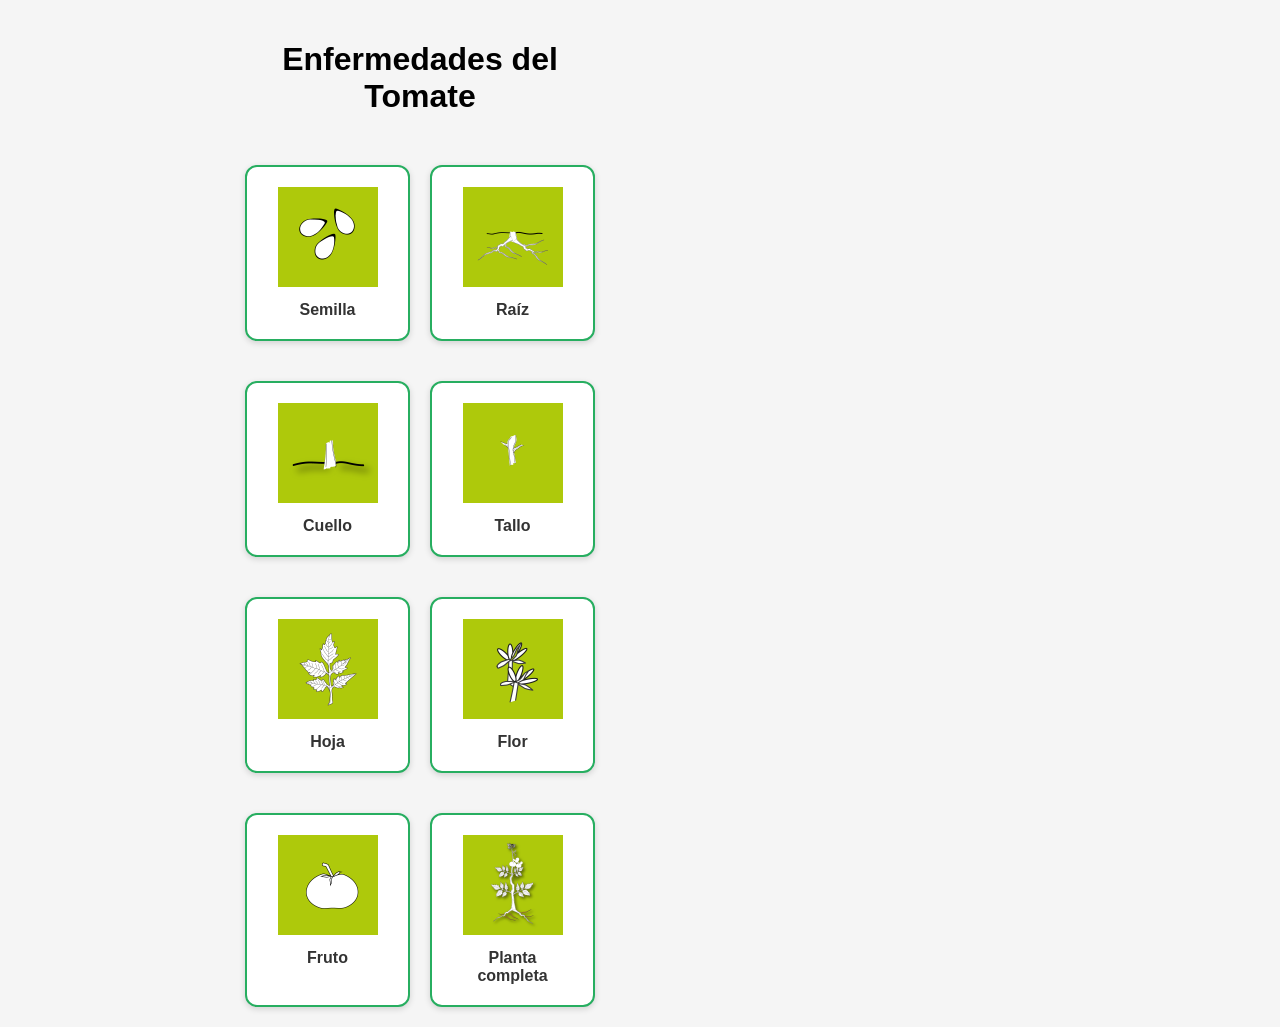
==== index.html @ fbe4f755 "Add files via upload" ====
<!DOCTYPE html>
<html lang="es">

<head>

<meta charset="UTF-8">

<meta
    name="viewport"
    content="width=device-width, initial-scale=1.0"
>

<title>
Enfermedades del Tomate
</title>

<link rel="stylesheet" href="style.css">

<style>

body{
    font-family: Arial, sans-serif;
    margin:0;
    padding:20px;
    background:#f5f5f5;
}

.container{
    max-width:350px;
    margin:auto;
}

h1{
    text-align:center;
    margin-bottom:30px;
}

.grid{

    display:grid;

    grid-template-columns:
        repeat(2,1fr);

    gap:20px;
}

.card{

    background:white;

    border-radius:12px;

    padding:20px;

    text-align:center;

    text-decoration:none;

    color:#333;

    box-shadow:
        0 2px 6px rgba(0,0,0,.15);

    transition:.2s;
}

.card:hover{

    transform:translateY(-4px);

    box-shadow:
        0 4px 12px rgba(0,0,0,.2);
}

.card img{

    width:100px;

    height:100px;

    object-fit:contain;

    margin-bottom:10px;
}

.card span{

    display:block;

    font-weight:bold;
}

</style>

</head>

<body>

<div class="container">

<h1>
Enfermedades del Tomate
</h1>

<div class="grid">

<a class="card" href="sintomas.html?loc=L01">
<img src="images/iconos/semilla.png">
<span>Semilla</span>
</a>

<a class="card" href="sintomas.html?loc=L02">
<img src="images/iconos/raiz.png">
<span>Raíz</span>
</a>

<a class="card" href="sintomas.html?loc=L03">
<img src="images/iconos/cuello.png">
<span>Cuello</span>
</a>

<a class="card" href="sintomas.html?loc=L04">
<img src="images/iconos/tallo.png">
<span>Tallo</span>
</a>

<a class="card" href="sintomas.html?loc=L05">
<img src="images/iconos/hoja.png">
<span>Hoja</span>
</a>

<a class="card" href="sintomas.html?loc=L06">
<img src="images/iconos/flor.png">
<span>Flor</span>
</a>

<a class="card" href="sintomas.html?loc=L07">
<img src="images/iconos/fruto.png">
<span>Fruto</span>
</a>

<a class="card" href="sintomas.html?loc=L08">
<img src="images/iconos/planta.png">
<span>Planta completa</span>
</a>

</div>

</div>

</body>

</html>
---- style.css ----
body {

    font-family: 'Segoe UI', sans-serif;

    max-width: 800px;

    margin: auto;

    padding: 20px;

    background: #f4f7f6;
}

/* ========================= */
/* SECCIONES */
/* ========================= */

.step {

    background: white;

    padding: 15px;

    margin-bottom: 15px;

    border-left: 5px solid #27ae60;

    border-radius: 4px;

    box-shadow:
        0 2px 5px rgba(0,0,0,0.1);
}

label {

    font-weight: bold;

    color: #2c3e50;
}

.hidden {

    display: none;
}

/* ========================= */
/* SELECTS */
/* ========================= */

select {

    width: 100%;

    padding: 10px;

    margin-top: 5px;

    border: 1px solid #ddd;

    border-radius: 4px;

    font-size: 15px;
}

/* ========================= */
/* TARJETA DIAGNOSTICO */
/* ========================= */

.card {

    background: #fff;

    border: 2px solid #27ae60;

    padding: 20px;

    border-radius: 8px;

    margin-top: 20px;
}

.manejo-box {

    background: #e8f5e9;

    padding: 10px;

    border-radius: 4px;

    margin: 15px 0;
}

/* ========================= */
/* ALERTAS MARBETE */
/* ========================= */

#alerta-seguridad {

    padding: 10px;

    text-align: center;

    border-radius: 4px;

    font-weight: bold;

    color: white;

    margin-top: 10px;
}

.marbete-verde {

    background: #2ecc71;
}

.marbete-azul {

    background: #3498db;
}

.marbete-amarillo {

    background: #f1c40f;

    color: #000 !important;
}

.marbete-rojo {

    background: #e74c3c;
}

/* ========================= */
/* GALERIA DE SINTOMAS */
/* ========================= */

#galeria-sintomas {

    display: grid;

    grid-template-columns:
        repeat(auto-fit, minmax(260px, 1fr));

    gap: 20px;

    margin-top: 15px;
}

/* ========================= */
/* TARJETAS DE SINTOMAS */
/* ========================= */

.tarjeta-sintoma {

    background: white;

    border: 2px solid #ddd;

    border-radius: 10px;

    overflow: hidden;

    cursor: pointer;

    transition: all .2s ease;

    box-shadow:
        0 2px 5px rgba(0,0,0,0.1);
}

.tarjeta-sintoma:hover {

    transform: translateY(-3px);

    border-color: #27ae60;
}

.tarjeta-sintoma img {

    width: 100%;

    aspect-ratio: 2 / 3;

    object-fit: cover;

    display: block;
}

.tarjeta-sintoma h4 {

    margin: 12px 12px 5px;

    color: #2c3e50;

    font-size: 1rem;
}

.tarjeta-sintoma p {

    margin: 0 12px 12px;

    font-size: 0.9rem;

    color: #555;

    line-height: 1.4;
}

/* ========================= */
/* TARJETAS DE GRUPOS */
/* ========================= */

.tarjeta-grupo {

    background: #e8f5e9;

    border: 2px solid #27ae60;

    border-radius: 10px;

    cursor: pointer;

    transition: all .2s ease;

    min-height: 260px;

    display: flex;

    flex-direction: column;

    justify-content: center;

    padding: 20px;

    box-shadow:
        0 2px 5px rgba(0,0,0,0.1);
}

.tarjeta-grupo h3 {

    margin: 0 0 10px;

    color: #1b5e20;
}

.tarjeta-grupo p {

    margin: 0;

    color: #555;
}

/* ========================= */
/* TARJETA SELECCIONADA */
/* ========================= */

.tarjeta-seleccionada {

    border: 3px solid #27ae60;

    box-shadow:
        0 0 10px rgba(39,174,96,.4);
}

/* ========================= */
/* PARTE OBSERVADA */
/* ========================= */

#parte-seleccionada {

    font-size: 1.1rem;

    font-weight: bold;

    color: #27ae60;
}

/* ========================= */
/* RESPONSIVE */
/* ========================= */

@media (max-width: 600px) {

    body {

        padding: 10px;
    }

    #galeria-sintomas {

        grid-template-columns: 1fr;
    }

    .tarjeta-sintoma img {

        max-height: 420px;
    }
}

#volver-arriba {

    margin-bottom: 15px;

    padding: 10px 15px;

    background: #2e7d32;

    color: white;

    border: none;

    border-radius: 6px;

    cursor: pointer;

    font-size: 14px;
}

#volver-arriba:hover {

    opacity: 0.9;
}
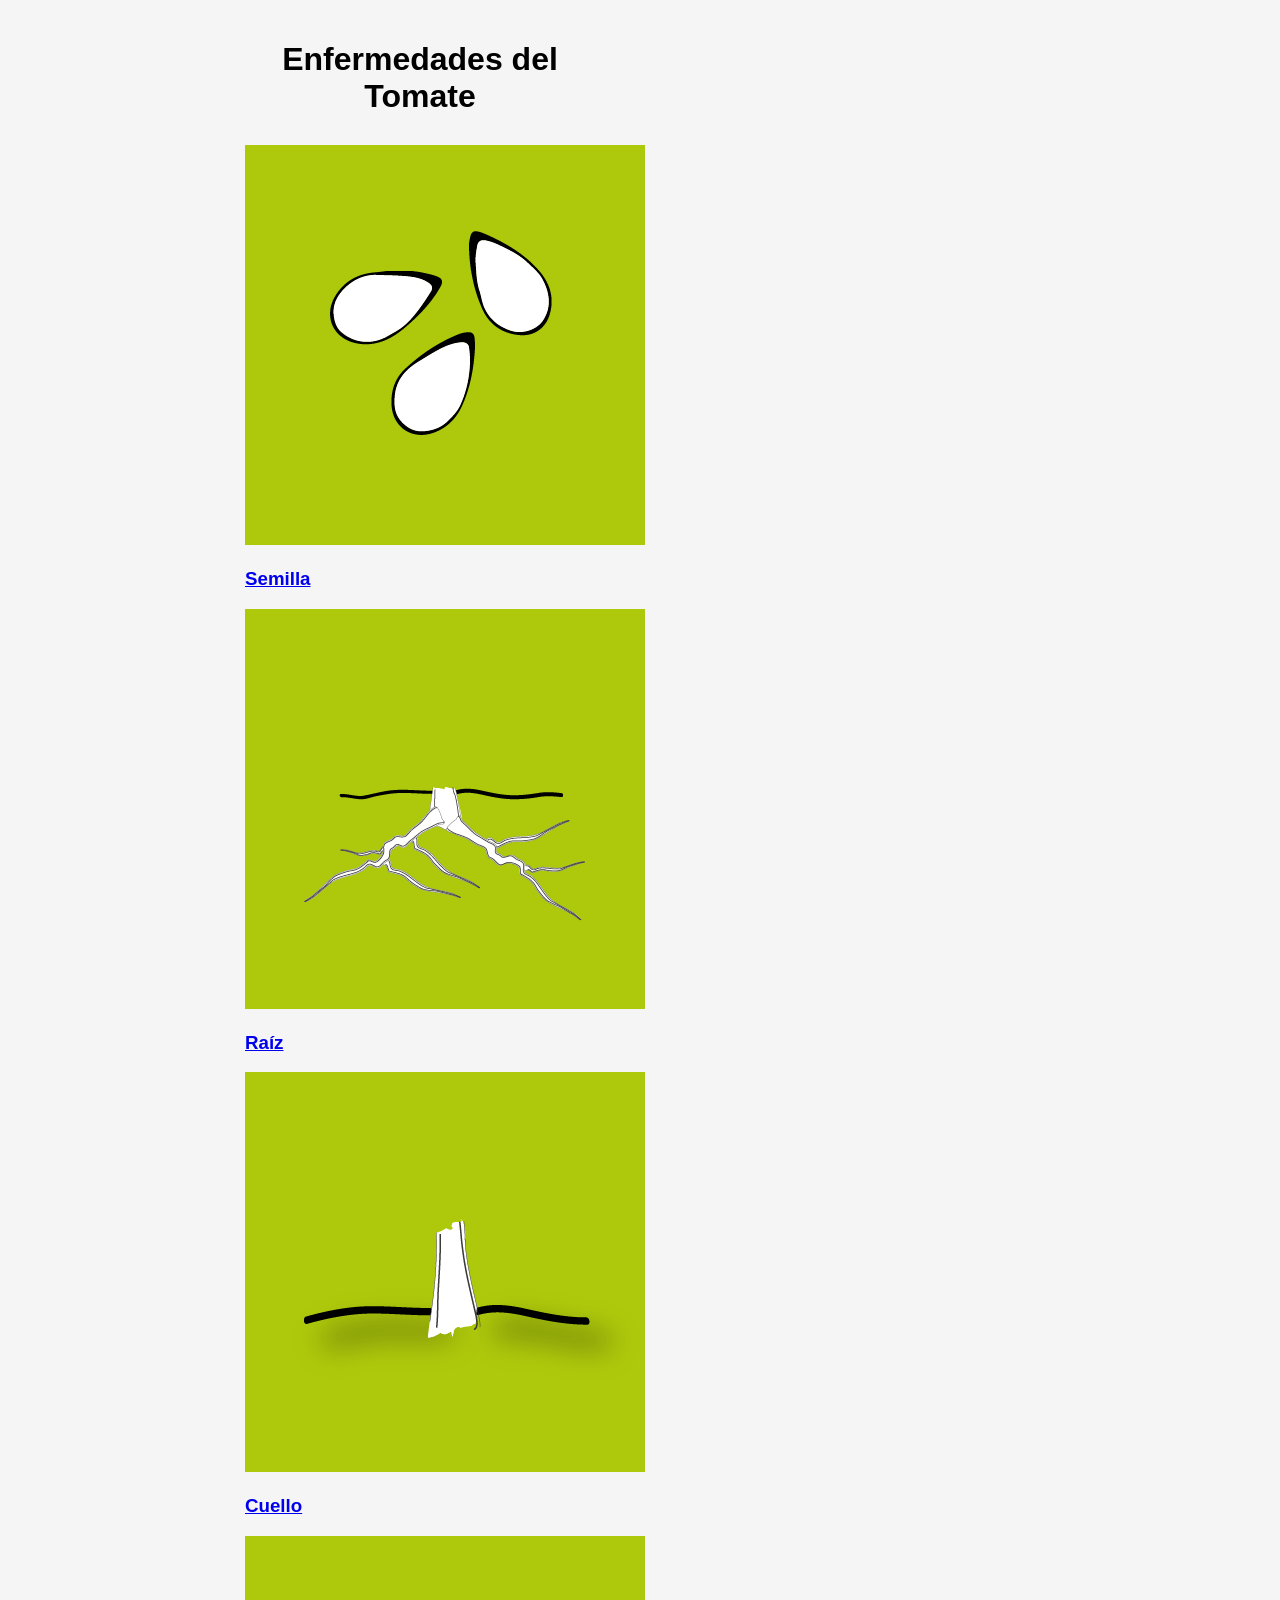
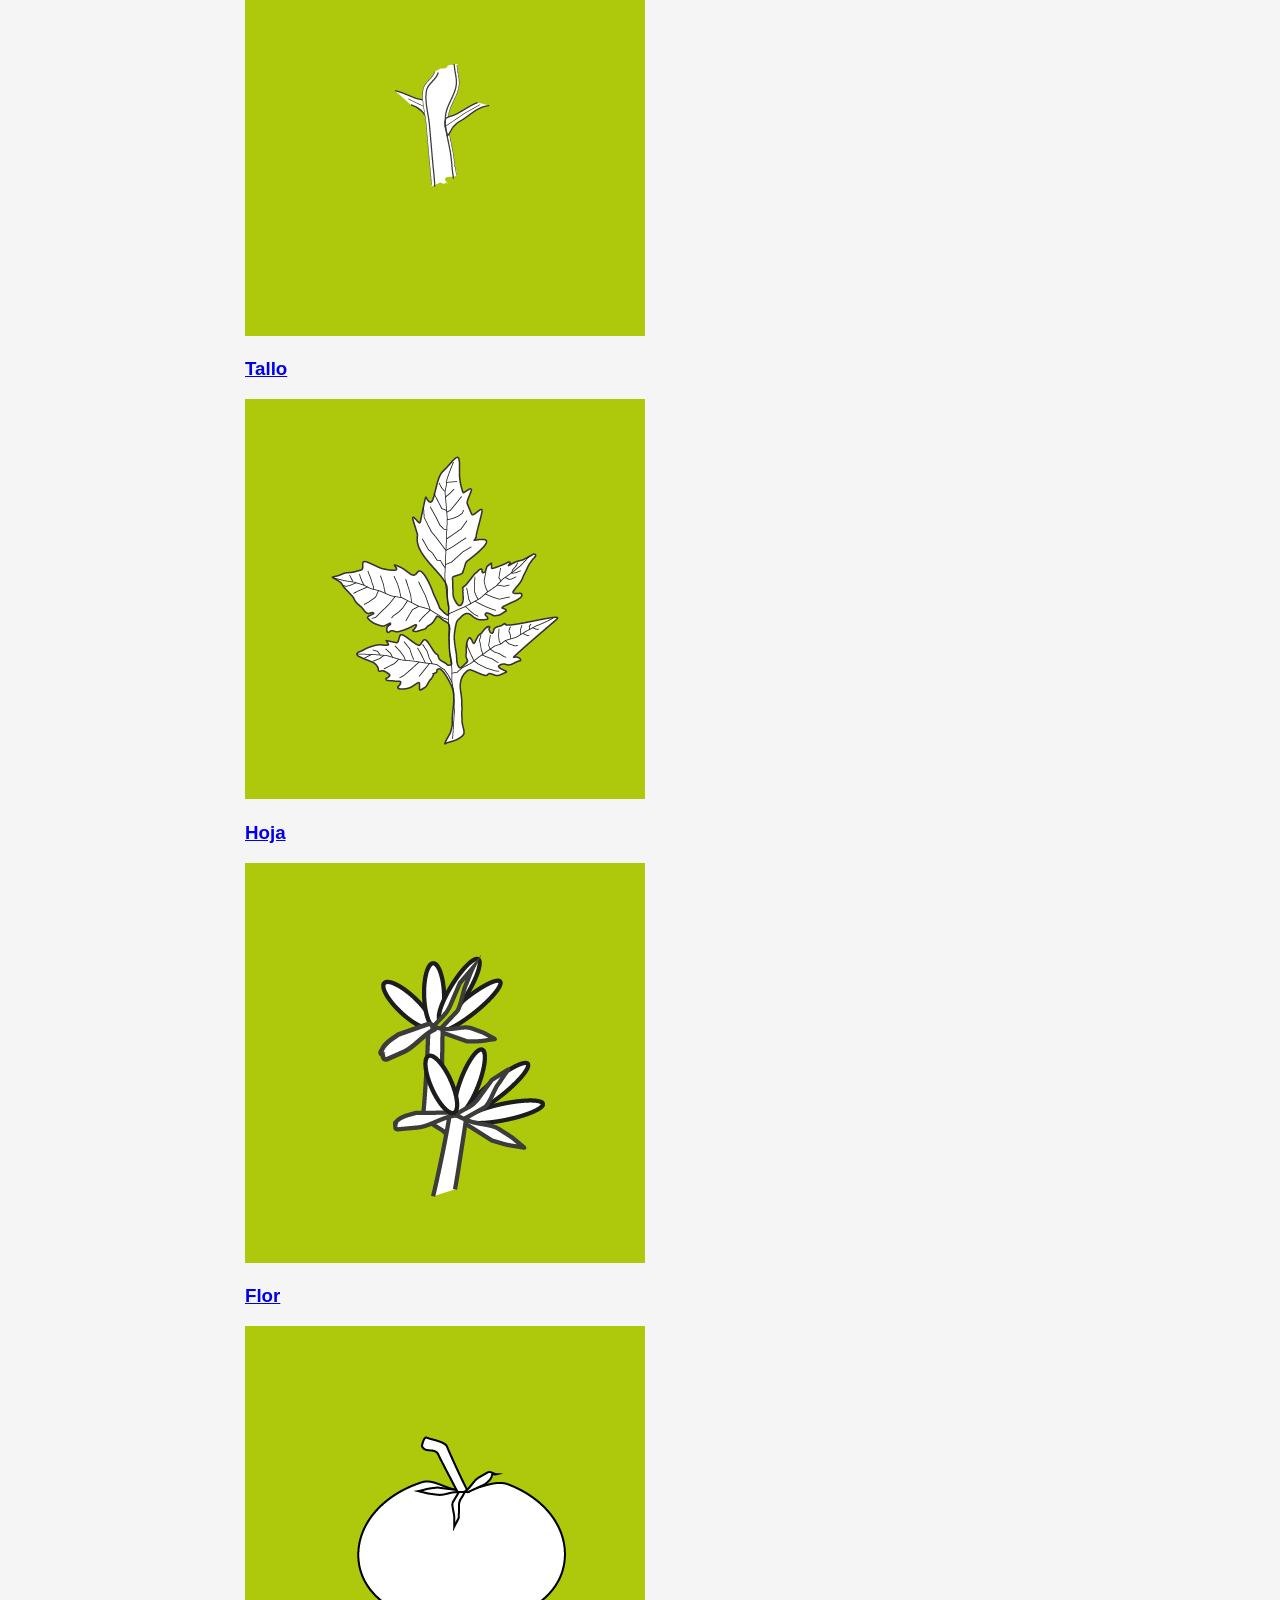
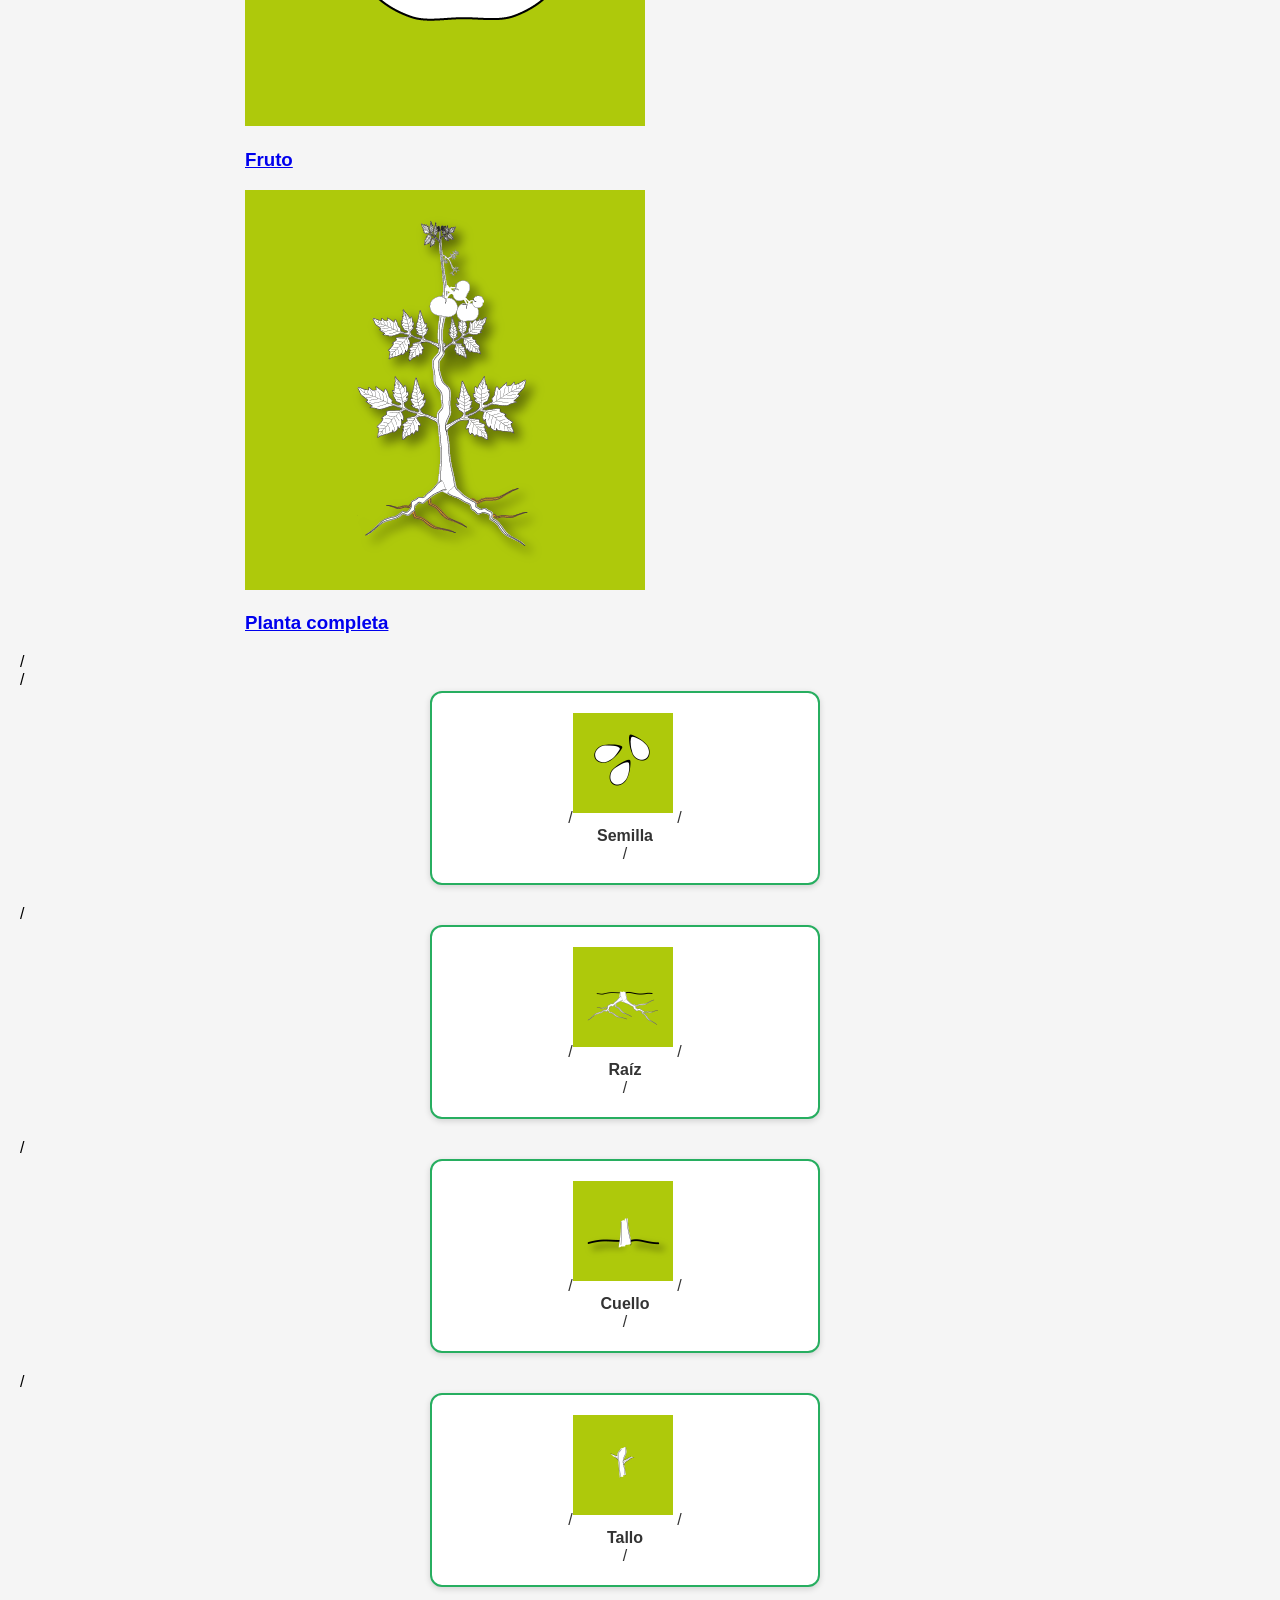
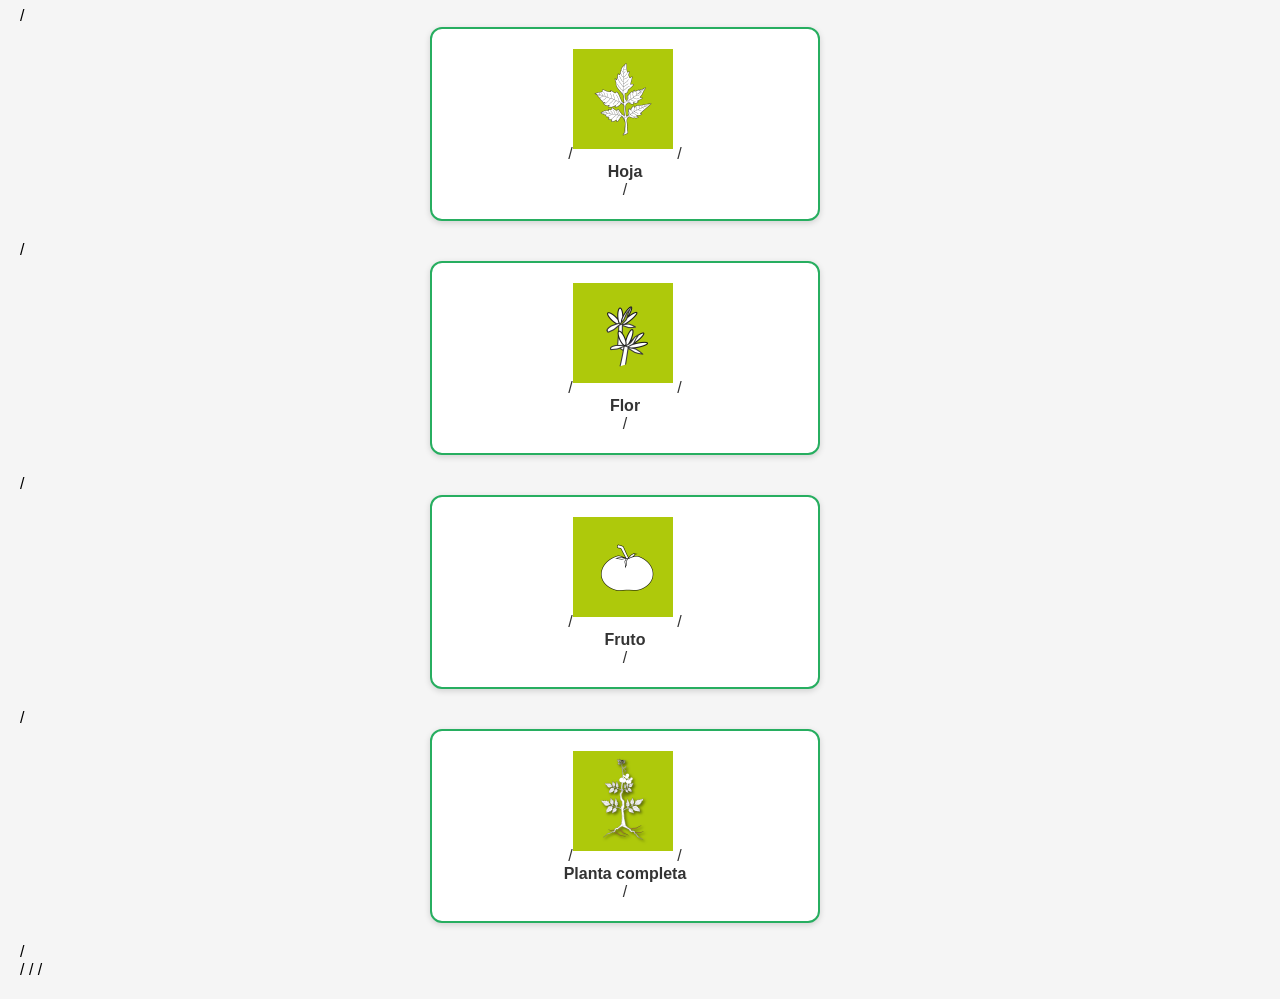
==== commit 05457f75: "Add files via upload" ====
--- a/index.html
+++ b/index.html
@@ -103,52 +103,108 @@
 Enfermedades del Tomate
 </h1>
 
-<div class="grid">
-
-<a class="card" href="sintomas.html?loc=L01">
-<img src="images/iconos/semilla.png">
-<span>Semilla</span>
-</a>
-
-<a class="card" href="sintomas.html?loc=L02">
-<img src="images/iconos/raiz.png">
-<span>Raíz</span>
-</a>
-
-<a class="card" href="sintomas.html?loc=L03">
-<img src="images/iconos/cuello.png">
-<span>Cuello</span>
-</a>
-
-<a class="card" href="sintomas.html?loc=L04">
-<img src="images/iconos/tallo.png">
-<span>Tallo</span>
-</a>
-
-<a class="card" href="sintomas.html?loc=L05">
-<img src="images/iconos/hoja.png">
-<span>Hoja</span>
-</a>
-
-<a class="card" href="sintomas.html?loc=L06">
-<img src="images/iconos/flor.png">
-<span>Flor</span>
-</a>
-
-<a class="card" href="sintomas.html?loc=L07">
-<img src="images/iconos/fruto.png">
-<span>Fruto</span>
-</a>
-
-<a class="card" href="sintomas.html?loc=L08">
-<img src="images/iconos/planta.png">
-<span>Planta completa</span>
-</a>
+<div id="galeria-partes">
+
+    <a class="tarjeta-parte" href="sintomas.html?loc=L01">
+        <img src="images/iconos/semilla.png" alt="Semilla">
+        <h3>Semilla</h3>
+    </a>
+
+    <a class="tarjeta-parte" href="sintomas.html?loc=L02">
+        <img src="images/iconos/raiz.png" alt="Raíz">
+        <h3>Raíz</h3>
+    </a>
+
+    <a class="tarjeta-parte" href="sintomas.html?loc=L03">
+        <img src="images/iconos/cuello.png" alt="Cuello">
+        <h3>Cuello</h3>
+    </a>
+
+    <a class="tarjeta-parte" href="sintomas.html?loc=L04">
+        <img src="images/iconos/tallo.png" alt="Tallo">
+        <h3>Tallo</h3>
+    </a>
+
+    <a class="tarjeta-parte" href="sintomas.html?loc=L05">
+        <img src="images/iconos/hoja.png" alt="Hoja">
+        <h3>Hoja</h3>
+    </a>
+
+    <a class="tarjeta-parte" href="sintomas.html?loc=L06">
+        <img src="images/iconos/flor.png" alt="Flor">
+        <h3>Flor</h3>
+    </a>
+
+    <a class="tarjeta-parte" href="sintomas.html?loc=L07">
+        <img src="images/iconos/fruto.png" alt="Fruto">
+        <h3>Fruto</h3>
+    </a>
+
+    <a class="tarjeta-parte" href="sintomas.html?loc=L08">
+        <img src="images/iconos/planta.png" alt="Planta completa">
+        <h3>Planta completa</h3>
+    </a>
 
 </div>
-
 </div>
 
 </body>
 
-</html>+</html>
+
+
+
+
+
+
+
+
+/<div class="grid">
+
+/<a class="card" href="sintomas.html?loc=L01">
+/<img src="images/iconos/semilla.png">
+/<span>Semilla</span>
+/</a>
+
+/<a class="card" href="sintomas.html?loc=L02">
+/<img src="images/iconos/raiz.png">
+/<span>Raíz</span>
+/</a>
+
+/<a class="card" href="sintomas.html?loc=L03">
+/<img src="images/iconos/cuello.png">
+/<span>Cuello</span>
+/</a>
+
+/<a class="card" href="sintomas.html?loc=L04">
+/<img src="images/iconos/tallo.png">
+/<span>Tallo</span>
+/</a>
+
+/<a class="card" href="sintomas.html?loc=L05">
+/<img src="images/iconos/hoja.png">
+/<span>Hoja</span>
+/</a>
+
+/<a class="card" href="sintomas.html?loc=L06">
+/<img src="images/iconos/flor.png">
+/<span>Flor</span>
+/</a>
+
+/<a class="card" href="sintomas.html?loc=L07">
+/<img src="images/iconos/fruto.png">
+/<span>Fruto</span>
+/</a>
+
+/<a class="card" href="sintomas.html?loc=L08">
+/<img src="images/iconos/planta.png">
+/<span>Planta completa</span>
+/</a>
+
+/</div>
+
+/</div>
+
+/</body>
+
+/</html>
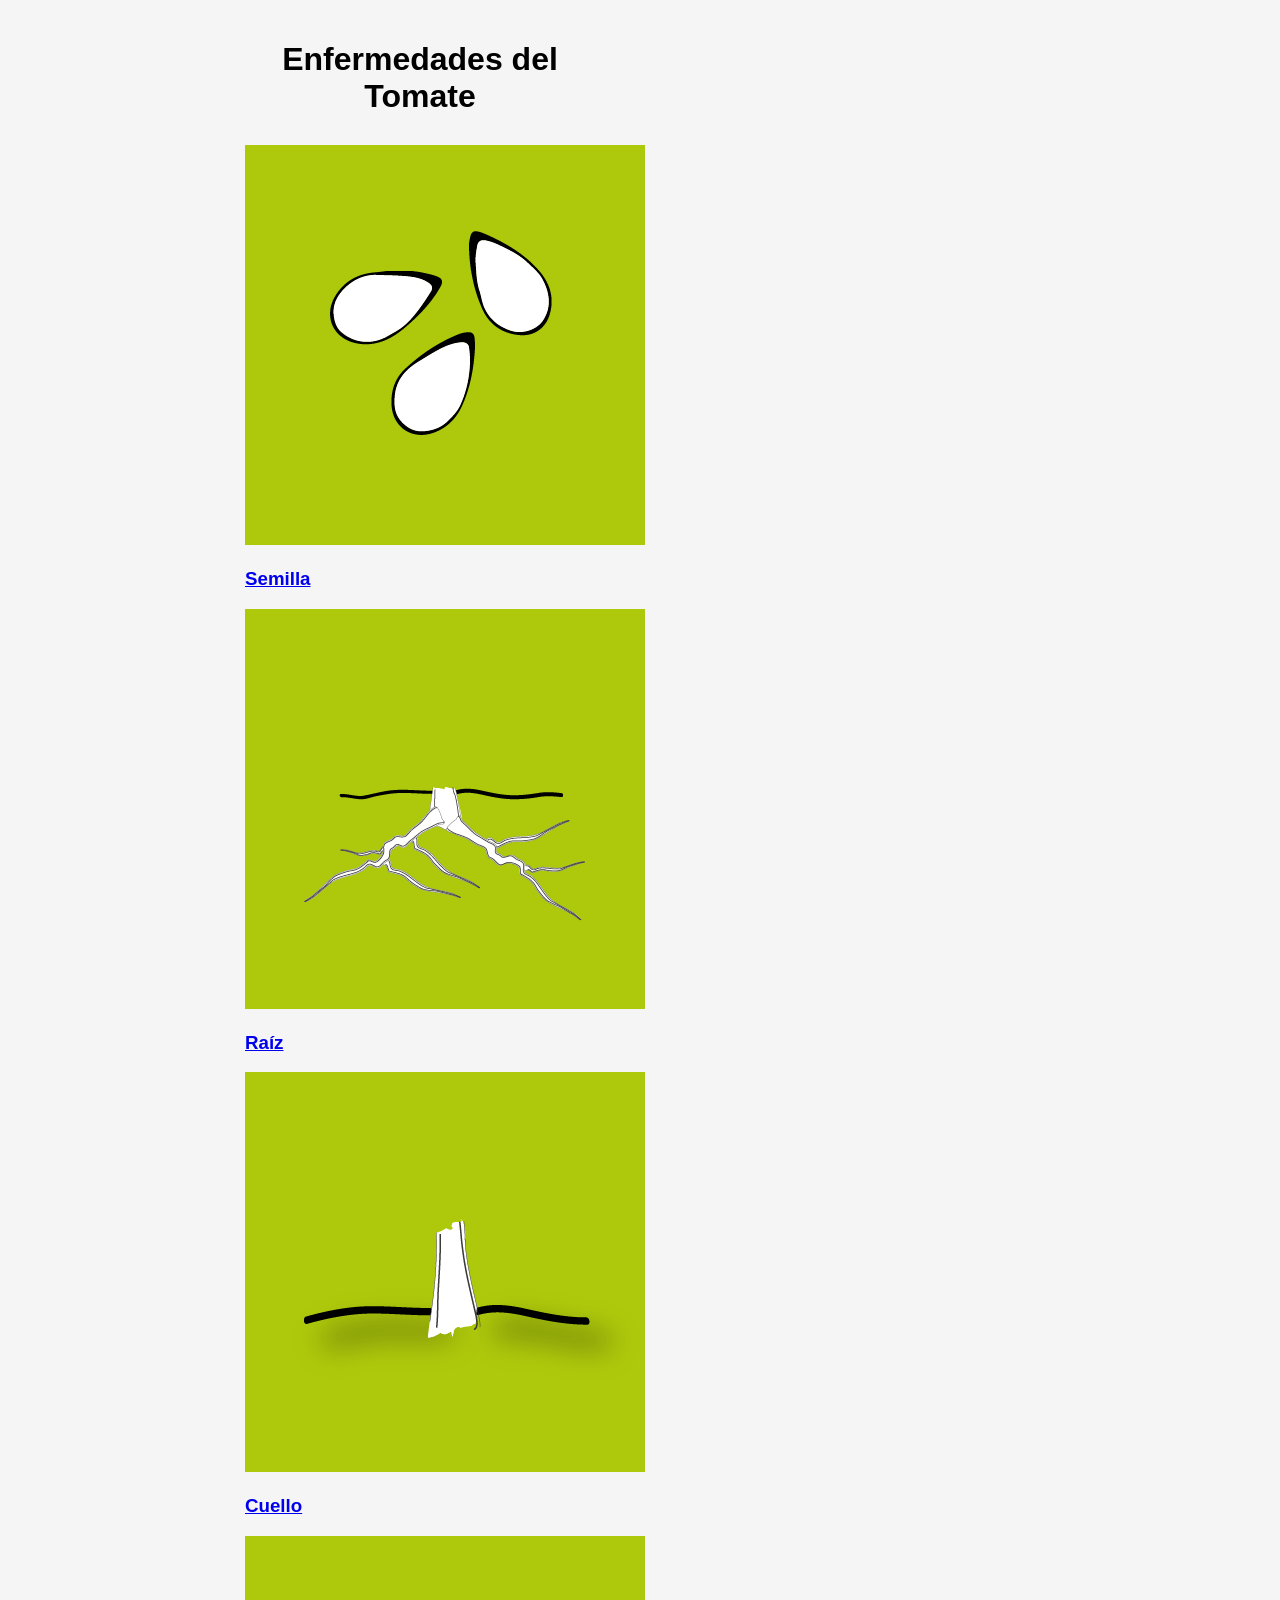
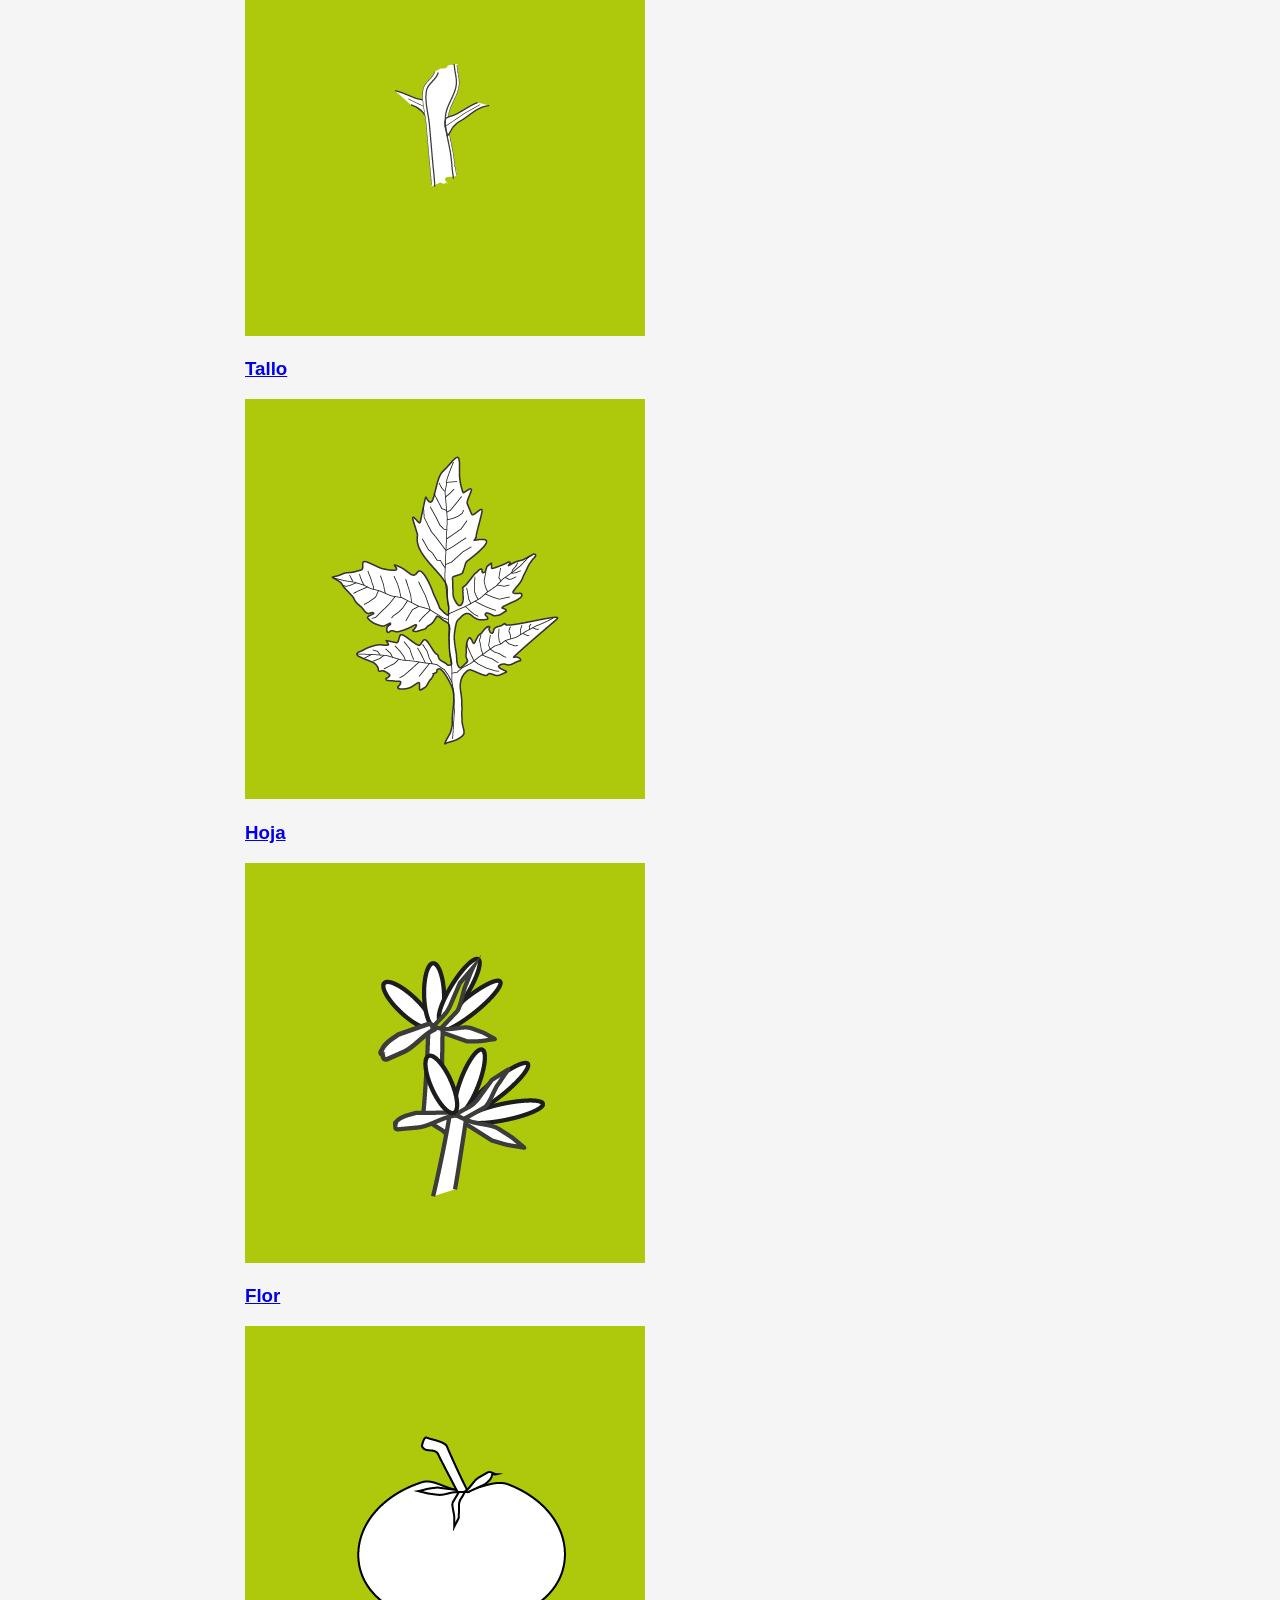
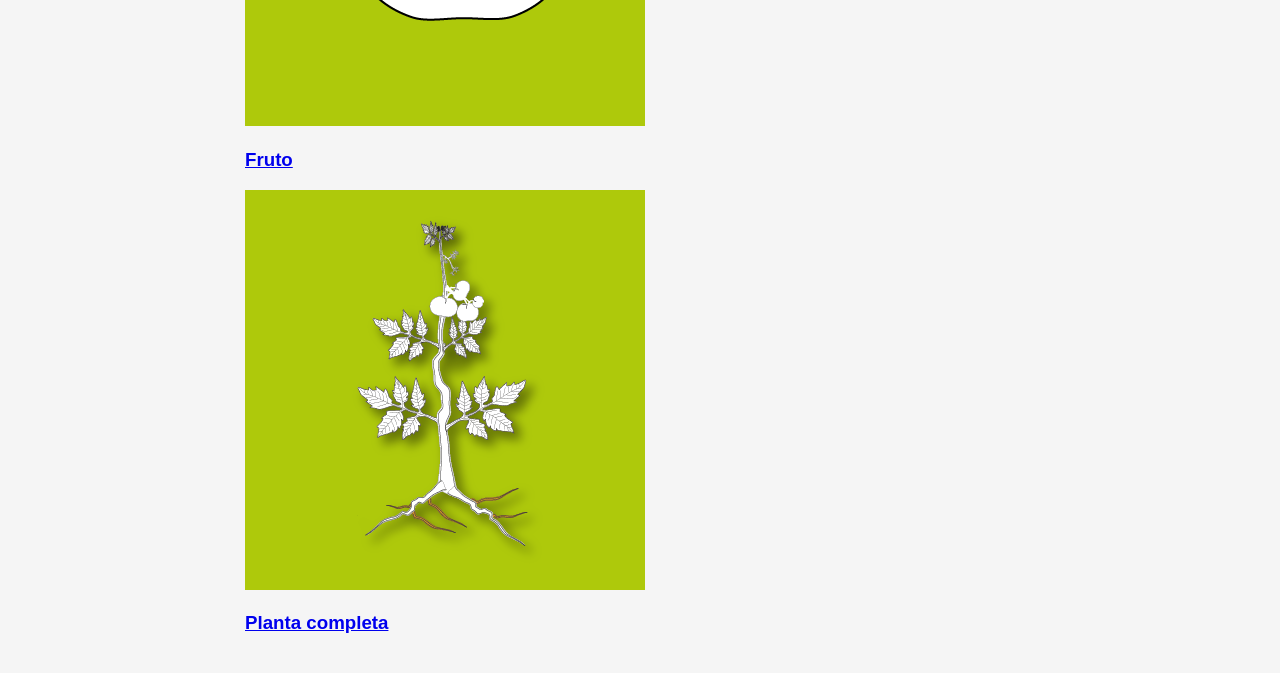
==== commit 351bc64e: "Update index.html" ====
--- a/index.html
+++ b/index.html
@@ -151,60 +151,3 @@
 </body>
 
 </html>
-
-
-
-
-
-
-
-
-/<div class="grid">
-
-/<a class="card" href="sintomas.html?loc=L01">
-/<img src="images/iconos/semilla.png">
-/<span>Semilla</span>
-/</a>
-
-/<a class="card" href="sintomas.html?loc=L02">
-/<img src="images/iconos/raiz.png">
-/<span>Raíz</span>
-/</a>
-
-/<a class="card" href="sintomas.html?loc=L03">
-/<img src="images/iconos/cuello.png">
-/<span>Cuello</span>
-/</a>
-
-/<a class="card" href="sintomas.html?loc=L04">
-/<img src="images/iconos/tallo.png">
-/<span>Tallo</span>
-/</a>
-
-/<a class="card" href="sintomas.html?loc=L05">
-/<img src="images/iconos/hoja.png">
-/<span>Hoja</span>
-/</a>
-
-/<a class="card" href="sintomas.html?loc=L06">
-/<img src="images/iconos/flor.png">
-/<span>Flor</span>
-/</a>
-
-/<a class="card" href="sintomas.html?loc=L07">
-/<img src="images/iconos/fruto.png">
-/<span>Fruto</span>
-/</a>
-
-/<a class="card" href="sintomas.html?loc=L08">
-/<img src="images/iconos/planta.png">
-/<span>Planta completa</span>
-/</a>
-
-/</div>
-
-/</div>
-
-/</body>
-
-/</html>
